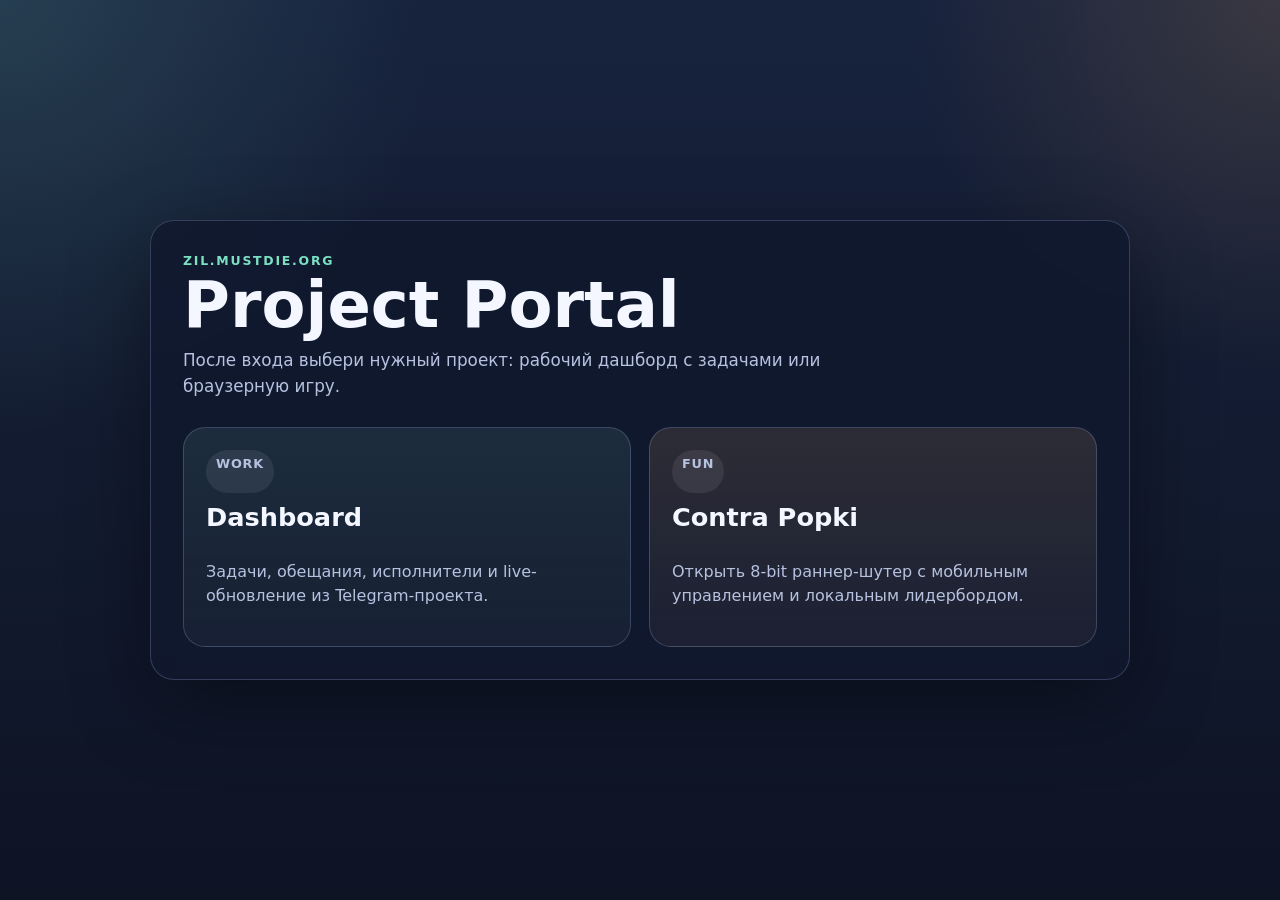
==== dashboard/portal.html @ ae1063ac "Initial commit" ====
<!doctype html>
<html lang="ru">
  <head>
    <meta charset="utf-8" />
    <meta name="viewport" content="width=device-width, initial-scale=1" />
    <title>Project Portal</title>
    <link rel="stylesheet" href="/dashboard/portal.css" />
  </head>
  <body>
    <main class="portal-shell">
      <section class="hero-card">
        <p class="eyebrow">zil.mustdie.org</p>
        <h1>Project Portal</h1>
        <p class="subtitle">
          После входа выбери нужный проект: рабочий дашборд с задачами или браузерную игру.
        </p>

        <div class="project-grid">
          <a class="project-card" href="/dashboard/">
            <span class="project-tag">Work</span>
            <strong>Dashboard</strong>
            <span>Задачи, обещания, исполнители и live-обновление из Telegram-проекта.</span>
          </a>

          <a class="project-card project-card--game" href="/game/">
            <span class="project-tag">Fun</span>
            <strong>Contra Popki</strong>
            <span>Открыть 8-bit раннер-шутер с мобильным управлением и локальным лидербордом.</span>
          </a>
        </div>
      </section>
    </main>
  </body>
</html>
---- dashboard/portal.css ----
:root {
  color-scheme: dark;
  --bg: #0e1424;
  --bg-2: #17223d;
  --panel: rgba(17, 25, 46, 0.88);
  --line: rgba(180, 201, 255, 0.22);
  --text: #f4f7ff;
  --muted: #b6c2df;
  --accent: #7ce0c3;
  --accent-2: #ffb55e;
  --shadow: 0 24px 80px rgba(0, 0, 0, 0.38);
}

* {
  box-sizing: border-box;
}

body {
  margin: 0;
  min-height: 100vh;
  color: var(--text);
  font-family:
    Inter, ui-sans-serif, system-ui, -apple-system, BlinkMacSystemFont, "Segoe UI",
    sans-serif;
  background:
    radial-gradient(circle at top left, rgba(124, 224, 195, 0.15), transparent 28%),
    radial-gradient(circle at top right, rgba(255, 181, 94, 0.15), transparent 24%),
    linear-gradient(180deg, var(--bg-2), var(--bg));
}

.portal-shell {
  min-height: 100vh;
  display: grid;
  place-items: center;
  padding: 24px;
}

.hero-card {
  width: min(980px, 100%);
  padding: 32px;
  border: 1px solid var(--line);
  border-radius: 24px;
  background: var(--panel);
  box-shadow: var(--shadow);
  backdrop-filter: blur(10px);
}

.eyebrow {
  margin: 0 0 8px;
  color: var(--accent);
  font-size: 0.78rem;
  font-weight: 700;
  letter-spacing: 0.14em;
  text-transform: uppercase;
}

h1,
p {
  margin-top: 0;
}

h1 {
  margin-bottom: 12px;
  font-size: clamp(2.2rem, 5vw, 4.8rem);
  line-height: 0.92;
}

.subtitle {
  max-width: 720px;
  margin-bottom: 28px;
  color: var(--muted);
  font-size: 1.05rem;
  line-height: 1.55;
}

.project-grid {
  display: grid;
  grid-template-columns: repeat(2, minmax(0, 1fr));
  gap: 18px;
}

.project-card {
  display: grid;
  gap: 12px;
  min-height: 220px;
  padding: 22px;
  border: 1px solid var(--line);
  border-radius: 22px;
  background:
    linear-gradient(180deg, rgba(124, 224, 195, 0.08), rgba(124, 224, 195, 0.02)),
    rgba(255, 255, 255, 0.02);
  color: inherit;
  text-decoration: none;
  transition:
    transform 140ms ease,
    border-color 140ms ease,
    background 140ms ease;
}

.project-card:hover {
  transform: translateY(-2px);
  border-color: rgba(124, 224, 195, 0.42);
  background:
    linear-gradient(180deg, rgba(124, 224, 195, 0.14), rgba(124, 224, 195, 0.04)),
    rgba(255, 255, 255, 0.03);
}

.project-card--game {
  background:
    linear-gradient(180deg, rgba(255, 181, 94, 0.1), rgba(255, 181, 94, 0.03)),
    rgba(255, 255, 255, 0.02);
}

.project-card--game:hover {
  border-color: rgba(255, 181, 94, 0.44);
  background:
    linear-gradient(180deg, rgba(255, 181, 94, 0.16), rgba(255, 181, 94, 0.05)),
    rgba(255, 255, 255, 0.03);
}

.project-tag {
  display: inline-flex;
  width: fit-content;
  padding: 6px 10px;
  border-radius: 999px;
  background: rgba(255, 255, 255, 0.08);
  color: var(--muted);
  font-size: 0.8rem;
  font-weight: 700;
  letter-spacing: 0.06em;
  text-transform: uppercase;
}

.project-card strong {
  font-size: 1.6rem;
  line-height: 1;
}

.project-card span:last-child {
  color: var(--muted);
  line-height: 1.5;
}

@media (max-width: 760px) {
  .hero-card {
    padding: 22px;
  }

  .project-grid {
    grid-template-columns: 1fr;
  }

  .project-card {
    min-height: 0;
  }
}
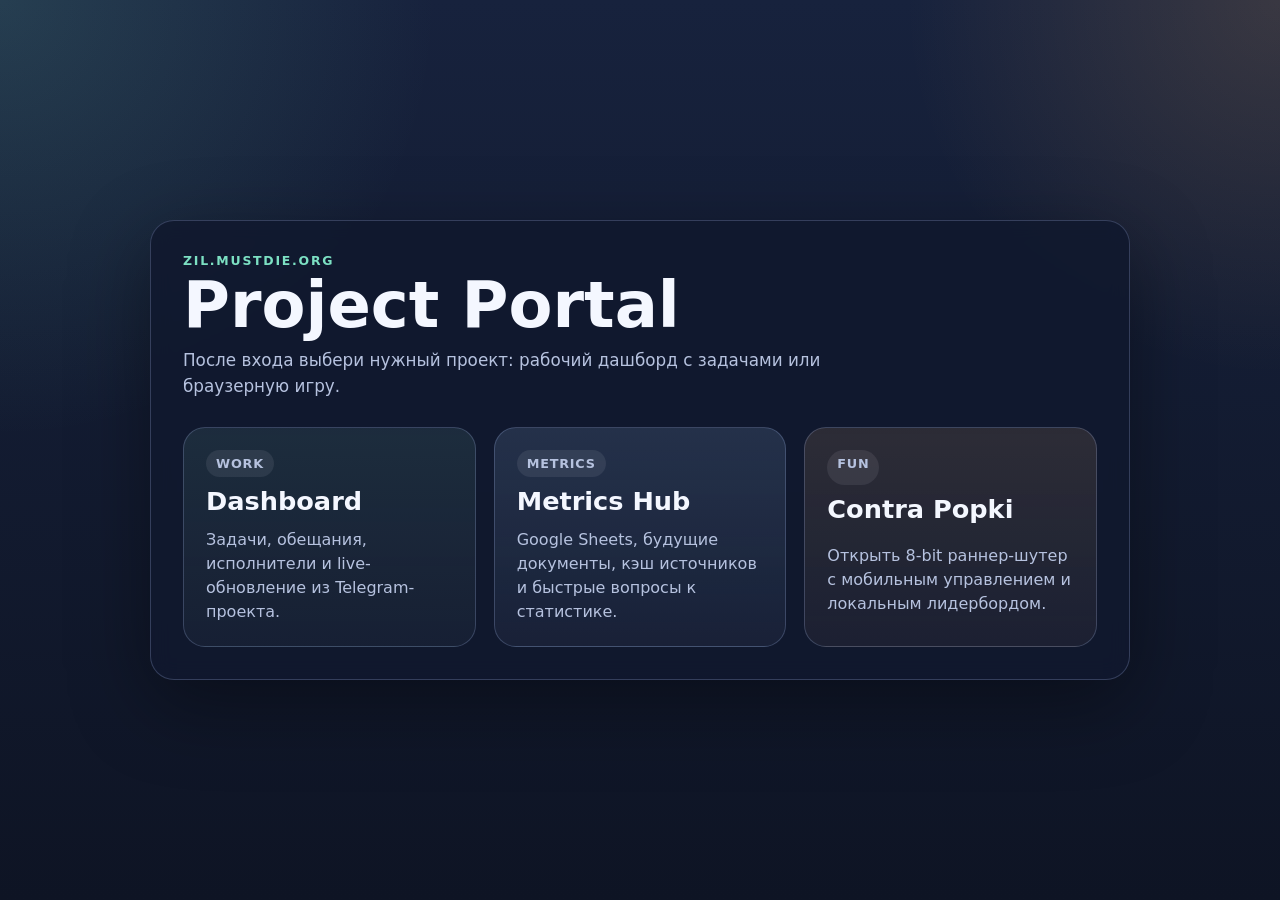
==== commit c371a5a5: "Daily sync 2026-05-12" ====
--- a/dashboard/portal.html
+++ b/dashboard/portal.html
@@ -22,6 +22,12 @@
             <span>Задачи, обещания, исполнители и live-обновление из Telegram-проекта.</span>
           </a>
 
+          <a class="project-card project-card--metrics" href="/metrics/">
+            <span class="project-tag">Metrics</span>
+            <strong>Metrics Hub</strong>
+            <span>Google Sheets, будущие документы, кэш источников и быстрые вопросы к статистике.</span>
+          </a>
+
           <a class="project-card project-card--game" href="/game/">
             <span class="project-tag">Fun</span>
             <strong>Contra Popki</strong>
--- a/dashboard/portal.css
+++ b/dashboard/portal.css
@@ -75,7 +75,7 @@
 
 .project-grid {
   display: grid;
-  grid-template-columns: repeat(2, minmax(0, 1fr));
+  grid-template-columns: repeat(3, minmax(0, 1fr));
   gap: 18px;
 }
 
@@ -109,6 +109,19 @@
   background:
     linear-gradient(180deg, rgba(255, 181, 94, 0.1), rgba(255, 181, 94, 0.03)),
     rgba(255, 255, 255, 0.02);
+}
+
+.project-card--metrics {
+  background:
+    linear-gradient(180deg, rgba(150, 204, 255, 0.12), rgba(150, 204, 255, 0.03)),
+    rgba(255, 255, 255, 0.02);
+}
+
+.project-card--metrics:hover {
+  border-color: rgba(150, 204, 255, 0.48);
+  background:
+    linear-gradient(180deg, rgba(150, 204, 255, 0.18), rgba(150, 204, 255, 0.05)),
+    rgba(255, 255, 255, 0.03);
 }
 
 .project-card--game:hover {
